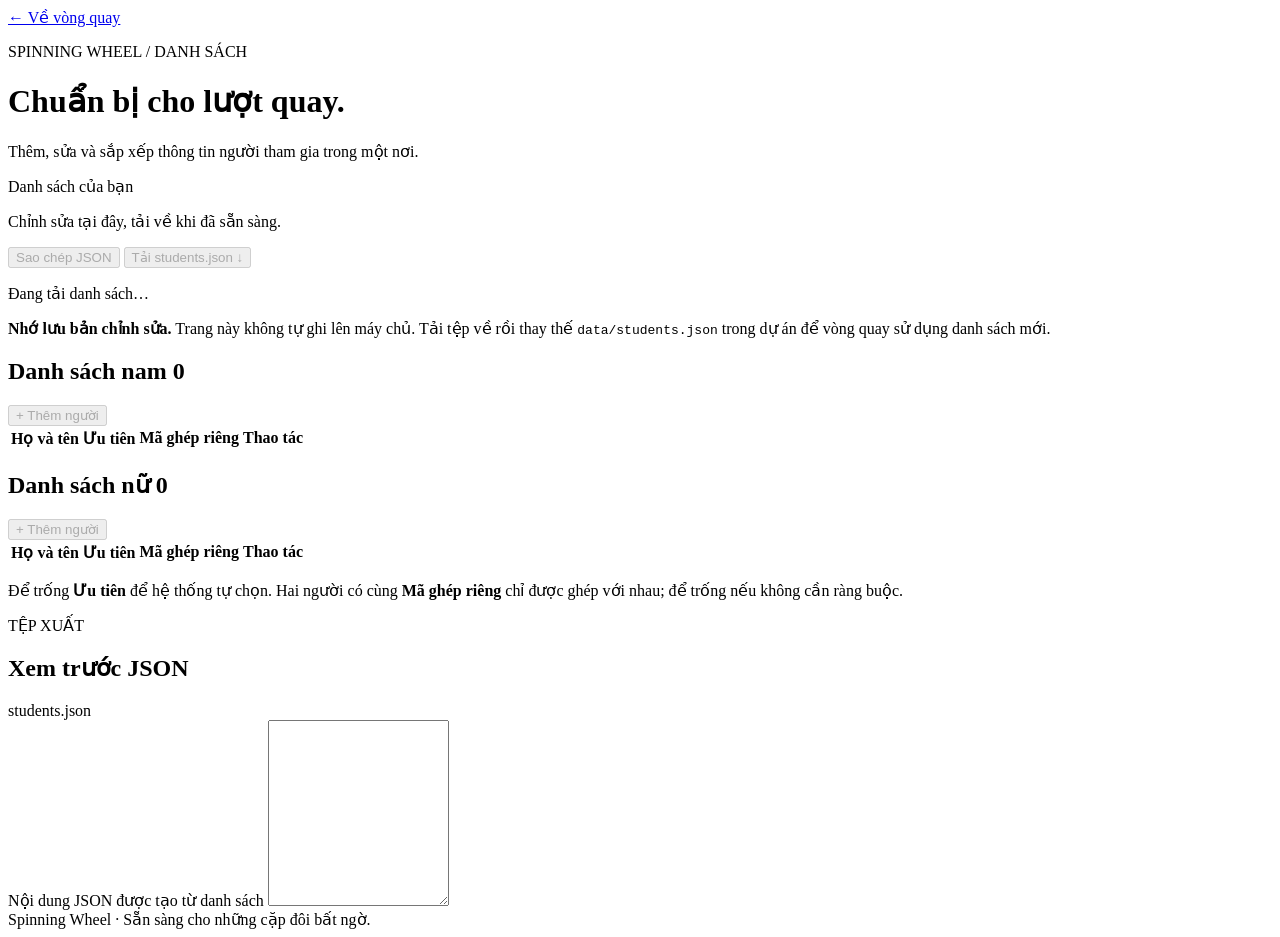
==== edit/index.html @ 9e35d4c3 "Add new file: index.html" ====
<!doctype html>
<html lang="vi">
  <head>
    <meta charset="UTF-8" />
    <meta name="viewport" content="width=device-width, initial-scale=1.0" />
    <meta name="theme-color" content="#763455" />
    <title>Quản lý danh sách · Spinning Wheel</title>
    <link rel="stylesheet" href="./edit.css" />
  </head>
  <body>
    <main class="editor-shell">
      <header class="editor-header">
        <a class="back-link" href="../">← Về vòng quay</a>
        <p class="eyebrow">SPINNING WHEEL / DANH SÁCH</p>
        <h1>Chuẩn bị cho lượt quay.</h1>
        <p class="intro">Thêm, sửa và sắp xếp thông tin người tham gia trong một nơi.</p>
      </header>

      <section class="editor-toolbar" aria-label="Thao tác danh sách">
        <div>
          <p class="toolbar-title">Danh sách của bạn</p>
          <p class="toolbar-note">Chỉnh sửa tại đây, tải về khi đã sẵn sàng.</p>
        </div>
        <div class="actions">
          <button id="copy-json" type="button" disabled>Sao chép JSON</button>
          <button id="download-json" class="primary-btn" type="button" disabled>Tải students.json ↓</button>
        </div>
        <p id="status" role="status" aria-live="polite">Đang tải danh sách…</p>
      </section>

      <aside class="editor-note" aria-label="Hướng dẫn lưu danh sách">
        <strong>Nhớ lưu bản chỉnh sửa.</strong>
        Trang này không tự ghi lên máy chủ. Tải tệp về rồi thay thế <code>data/students.json</code> trong dự án để vòng quay sử dụng danh sách mới.
      </aside>

      <section class="card" aria-labelledby="male-heading">
        <div class="section-heading">
          <h2 id="male-heading">Danh sách nam <span id="male-count" class="count">0</span></h2>
          <button id="add-male" class="add-btn" type="button" disabled>+ Thêm người</button>
        </div>
        <div class="table-wrap" tabindex="0" role="region" aria-label="Bảng danh sách nam">
          <table id="male-table">
            <thead>
              <tr>
                <th scope="col">Họ và tên</th>
                <th scope="col">Ưu tiên</th>
                <th scope="col">Mã ghép riêng</th>
                <th scope="col"><span class="sr-only">Thao tác</span></th>
              </tr>
            </thead>
            <tbody></tbody>
          </table>
        </div>
      </section>

      <section class="card" aria-labelledby="female-heading">
        <div class="section-heading">
          <h2 id="female-heading">Danh sách nữ <span id="female-count" class="count">0</span></h2>
          <button id="add-female" class="add-btn" type="button" disabled>+ Thêm người</button>
        </div>
        <div class="table-wrap" tabindex="0" role="region" aria-label="Bảng danh sách nữ">
          <table id="female-table">
            <thead>
              <tr>
                <th scope="col">Họ và tên</th>
                <th scope="col">Ưu tiên</th>
                <th scope="col">Mã ghép riêng</th>
                <th scope="col"><span class="sr-only">Thao tác</span></th>
              </tr>
            </thead>
            <tbody></tbody>
          </table>
        </div>
      </section>

      <p id="field-help" class="field-help">Để trống <strong>Ưu tiên</strong> để hệ thống tự chọn. Hai người có cùng <strong>Mã ghép riêng</strong> chỉ được ghép với nhau; để trống nếu không cần ràng buộc.</p>

      <section class="card preview-card" aria-labelledby="preview-heading">
        <div class="section-heading">
          <div>
            <p class="eyebrow">TỆP XUẤT</p>
            <h2 id="preview-heading">Xem trước JSON</h2>
          </div>
          <span class="file-badge">students.json</span>
        </div>
        <label class="sr-only" for="json-preview">Nội dung JSON được tạo từ danh sách</label>
        <textarea id="json-preview" rows="12" readonly spellcheck="false"></textarea>
      </section>
      <footer>Spinning Wheel <span aria-hidden="true">·</span> Sẵn sàng cho những cặp đôi bất ngờ.</footer>
    </main>

    <script type="module" src="./edit.js"></script>
  </body>
</html>
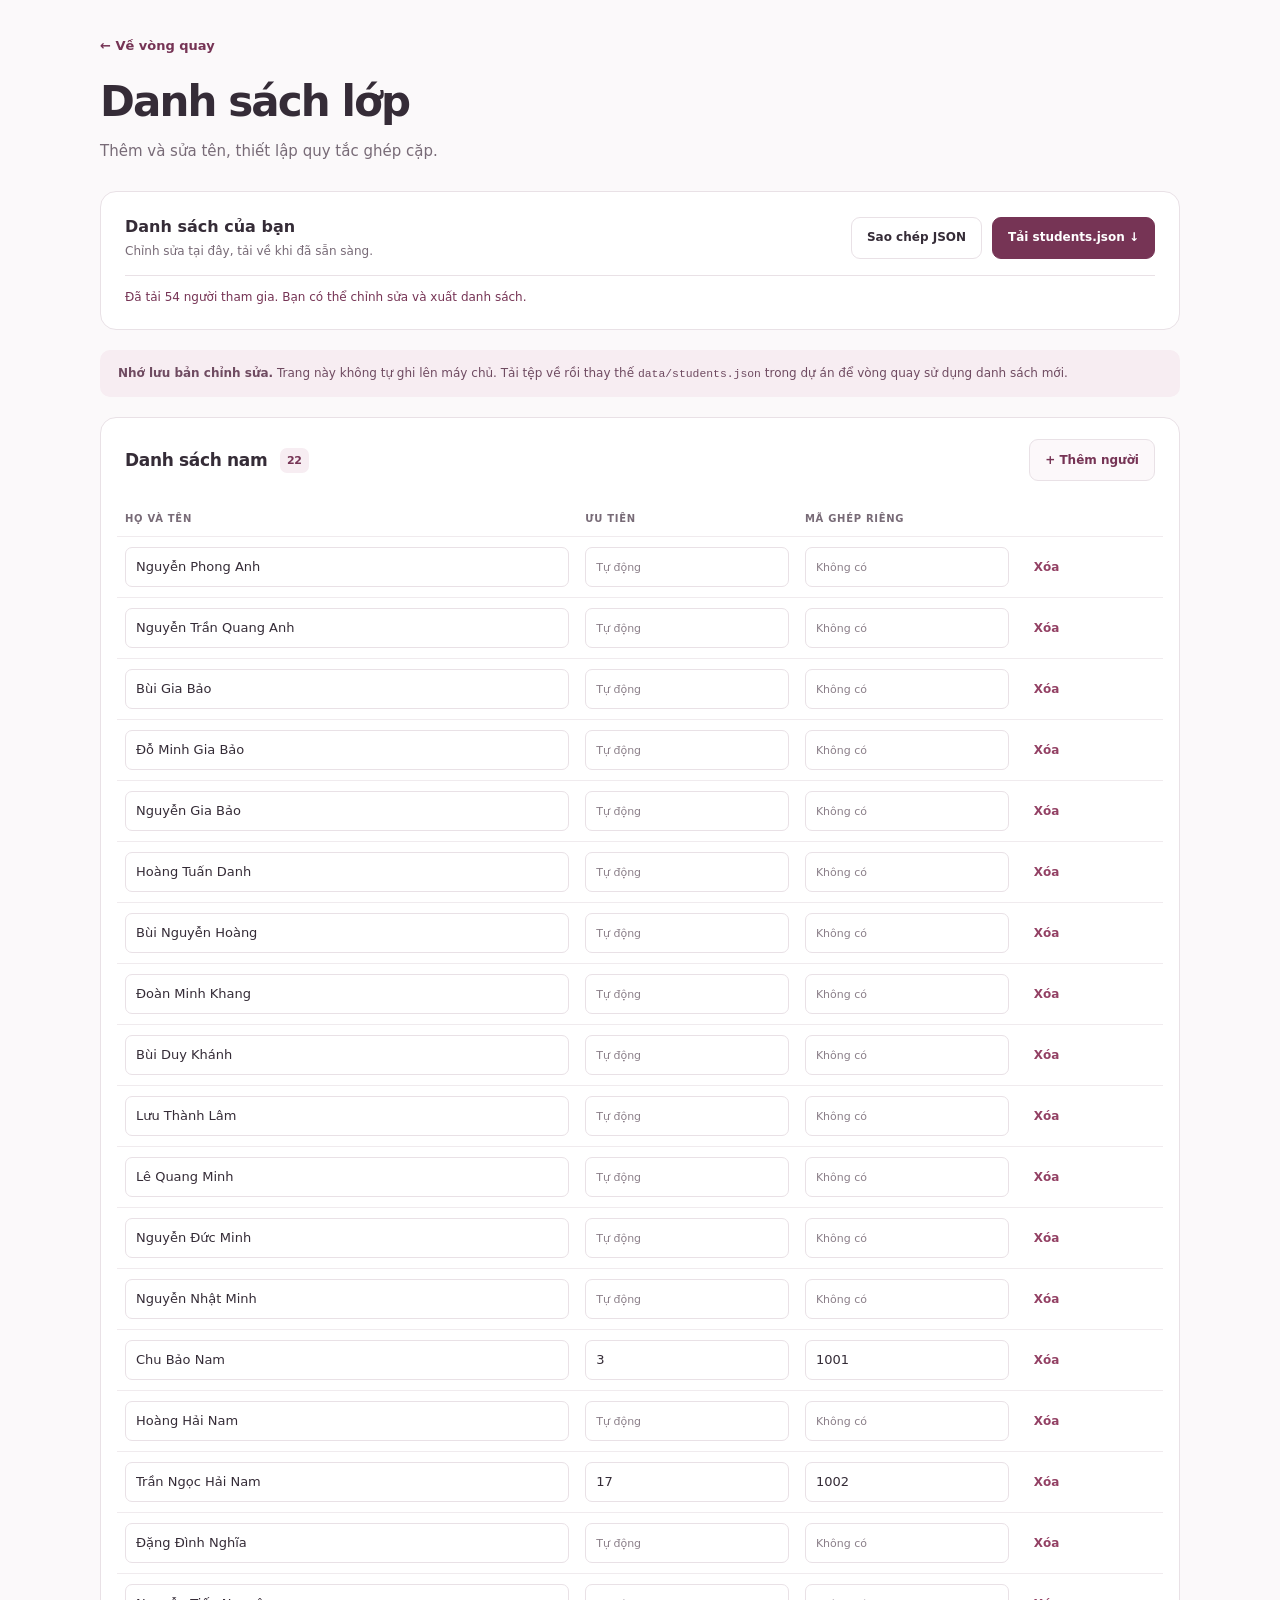
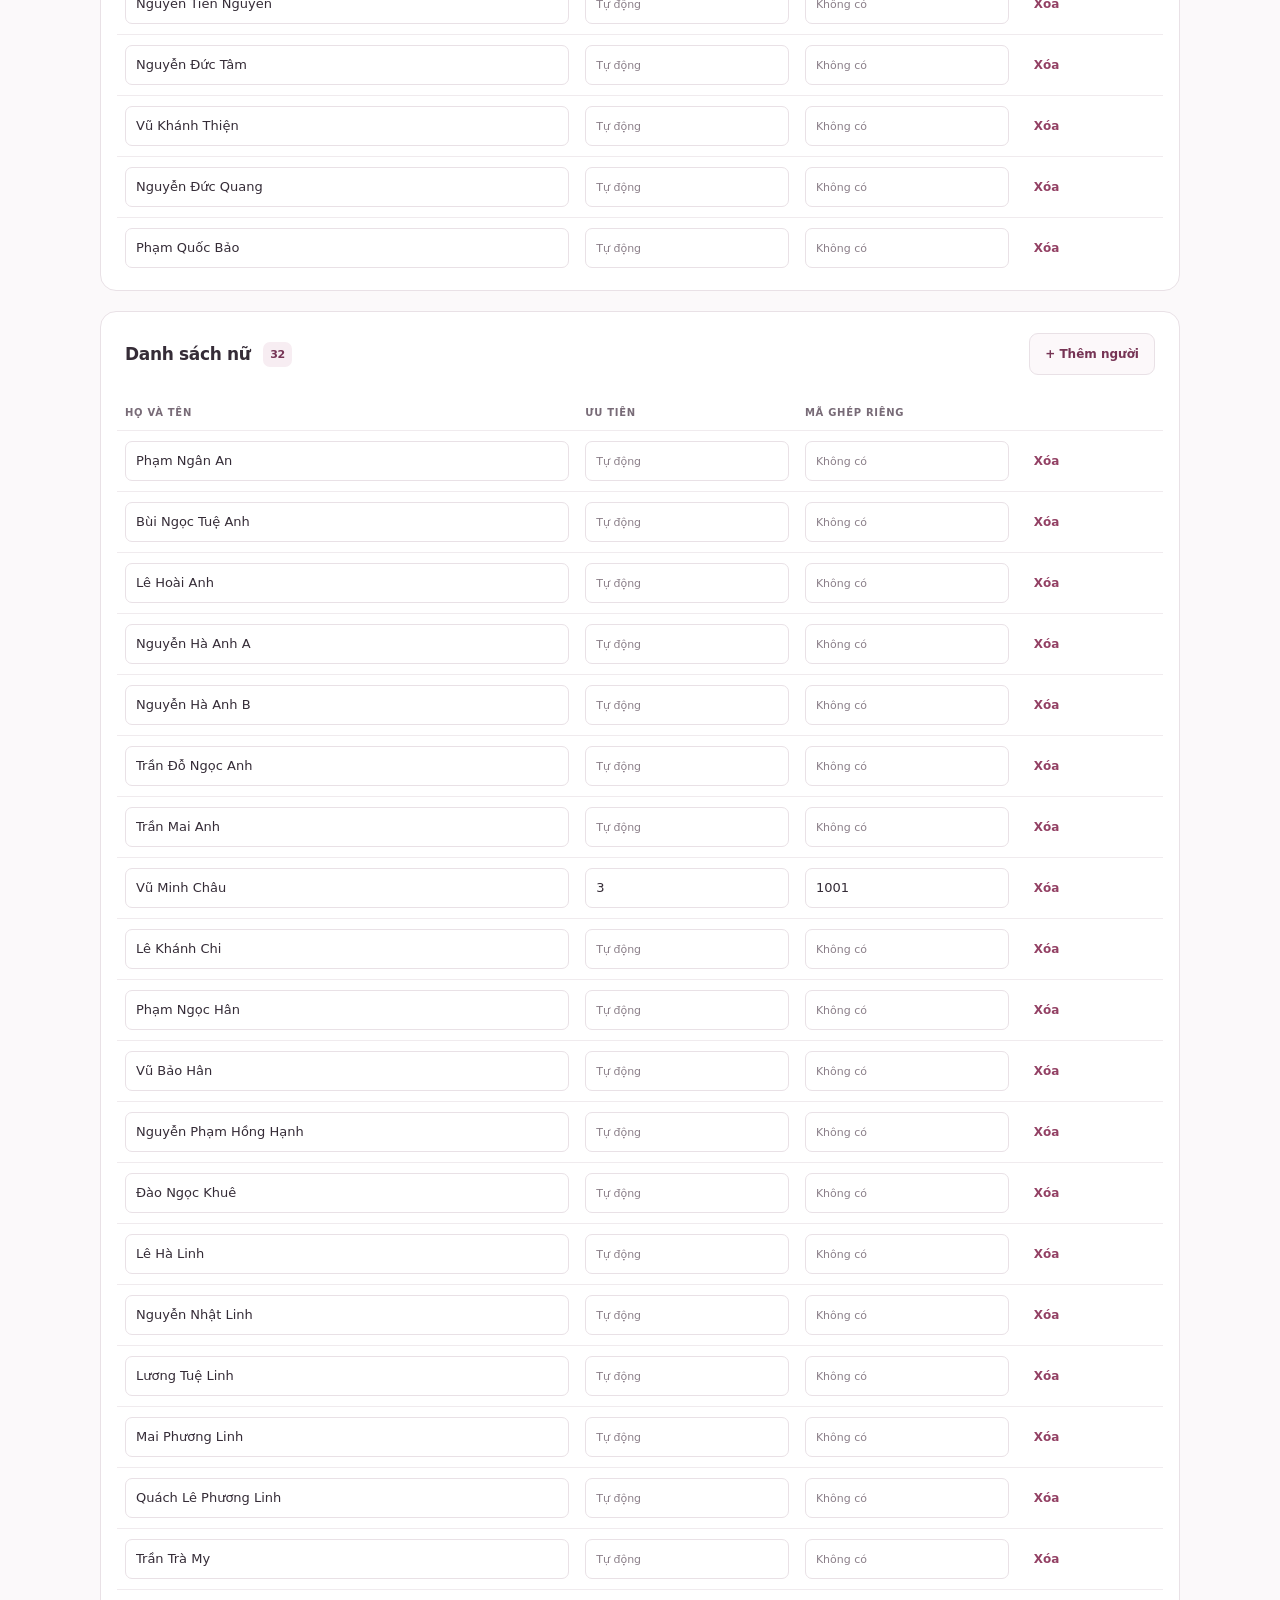
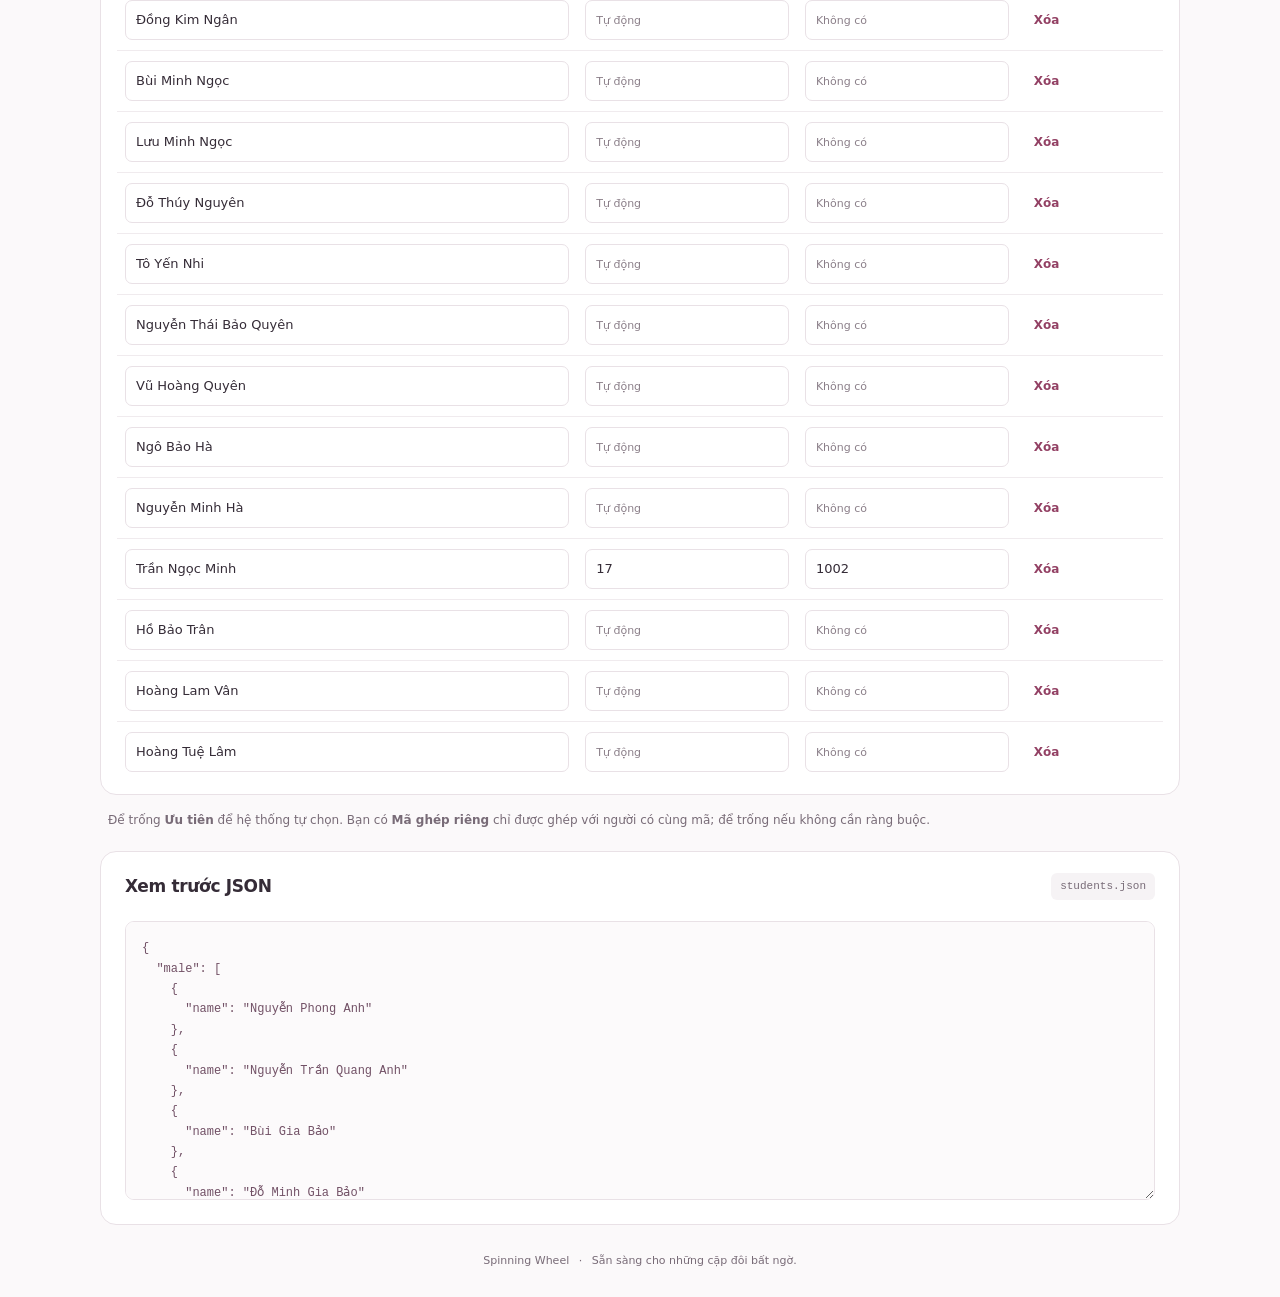
==== commit 9ff3032c: "Improve spinner usability and validate classroom roster exports" ====
--- a/edit/index.html
+++ b/edit/index.html
@@ -11,9 +11,8 @@
     <main class="editor-shell">
       <header class="editor-header">
         <a class="back-link" href="../">← Về vòng quay</a>
-        <p class="eyebrow">SPINNING WHEEL / DANH SÁCH</p>
-        <h1>Chuẩn bị cho lượt quay.</h1>
-        <p class="intro">Thêm, sửa và sắp xếp thông tin người tham gia trong một nơi.</p>
+        <h1>Danh sách lớp</h1>
+        <p class="intro">Thêm và sửa tên, thiết lập quy tắc ghép cặp.</p>
       </header>
 
       <section class="editor-toolbar" aria-label="Thao tác danh sách">
@@ -73,12 +72,11 @@
         </div>
       </section>
 
-      <p id="field-help" class="field-help">Để trống <strong>Ưu tiên</strong> để hệ thống tự chọn. Hai người có cùng <strong>Mã ghép riêng</strong> chỉ được ghép với nhau; để trống nếu không cần ràng buộc.</p>
+      <p id="field-help" class="field-help">Để trống <strong>Ưu tiên</strong> để hệ thống tự chọn. Bạn có <strong>Mã ghép riêng</strong> chỉ được ghép với người có cùng mã; để trống nếu không cần ràng buộc.</p>
 
       <section class="card preview-card" aria-labelledby="preview-heading">
         <div class="section-heading">
           <div>
-            <p class="eyebrow">TỆP XUẤT</p>
             <h2 id="preview-heading">Xem trước JSON</h2>
           </div>
           <span class="file-badge">students.json</span>
--- a/edit/edit.css
+++ b/edit/edit.css
@@ -0,0 +1,73 @@
+:root {
+  color-scheme: light;
+  --bg: #fbf9fa;
+  --card: #fff;
+  --line: #e9e1e6;
+  --text: #352c37;
+  --muted: #786b77;
+  --accent: #763455;
+  --pink: #f7edf2;
+}
+
+* { box-sizing: border-box; }
+body { margin: 0; font-family: "Segoe UI", system-ui, sans-serif; background: var(--bg); color: var(--text); font-size: 14px; line-height: 1.6; }
+button, input, textarea { font: inherit; }
+button, a, input, textarea { -webkit-tap-highlight-color: transparent; }
+:focus-visible { outline: 3px solid #ac5e88; outline-offset: 3px; }
+.editor-shell { width: min(1080px, calc(100% - 48px)); margin: 34px auto 28px; display: grid; gap: 20px; }
+.editor-shell > * { min-width: 0; }
+.editor-header { padding: 0 0 8px; }
+.back-link { display: inline-block; margin-bottom: 20px; color: var(--accent); text-decoration: none; font-size: 13px; font-weight: 650; }
+.back-link:hover { text-decoration: underline; }
+h1 { margin: 0; font-size: clamp(28px, 4vw, 42px); line-height: 1.2; letter-spacing: -.045em; font-weight: 650; }
+.intro { color: var(--muted); margin: 12px 0 0; font-size: 15px; }
+.editor-toolbar { display: grid; grid-template-columns: 1fr auto; gap: 14px 24px; align-items: center; padding: 22px 24px; background: var(--card); border: 1px solid var(--line); border-radius: 16px; }
+.toolbar-title { margin: 0; font-size: 16px; font-weight: 650; }
+.toolbar-note { color: var(--muted); margin: 2px 0 0; font-size: 12px; }
+.actions { display: flex; flex-wrap: wrap; gap: 10px; }
+button { min-height: 42px; border: 1px solid var(--line); background: #fff; color: var(--text); border-radius: 9px; padding: 9px 15px; font-size: 12px; font-weight: 650; cursor: pointer; }
+button:hover:not(:disabled) { border-color: var(--accent); background: #fcf8fa; }
+button:disabled { opacity: .5; cursor: not-allowed; }
+.primary-btn { border-color: var(--accent); background: var(--accent); color: white; }
+.primary-btn:hover:not(:disabled) { background: #622746; color: white; }
+#status { grid-column: 1 / -1; min-height: 20px; margin: 0; padding-top: 12px; border-top: 1px solid var(--line); color: var(--accent); font-size: 12px; }
+.editor-note { padding: 14px 18px; border-radius: 10px; background: var(--pink); color: #6f4b61; font-size: 12px; }
+.editor-note strong { font-weight: 700; }
+code { font-size: .95em; }
+.card { background: var(--card); border: 1px solid var(--line); border-radius: 16px; overflow: hidden; }
+.section-heading { display: flex; flex-wrap: wrap; align-items: center; justify-content: space-between; gap: 12px; padding: 21px 24px; }
+h2 { margin: 0; font-size: 17px; font-weight: 650; letter-spacing: -.02em; }
+.count { display: inline-flex; align-items: center; justify-content: center; min-width: 29px; height: 25px; margin-left: 7px; border-radius: 7px; background: var(--pink); color: var(--accent); font-size: 11px; vertical-align: middle; }
+.add-btn { color: var(--accent); background: #fcf8fa; }
+.table-wrap { position: relative; overflow-x: auto; padding: 0 16px 12px; }
+table { width: 100%; border-collapse: collapse; min-width: 540px; table-layout: fixed; }
+th, td { border-bottom: 1px solid #f0ebee; padding: 9px 8px; text-align: left; }
+th { color: var(--muted); font-size: 10px; font-weight: 650; text-transform: uppercase; letter-spacing: .07em; }
+th:first-child { width: 44%; }
+th:nth-child(2), th:nth-child(3) { width: 21%; }
+th:last-child { width: 14%; }
+tbody tr:last-child td { border-bottom: 0; }
+input { width: 100%; min-height: 40px; border: 1px solid var(--line); border-radius: 7px; padding: 8px 10px; color: var(--text); background: white; font-size: 13px; }
+input:hover { border-color: #c9b5c3; }
+input::placeholder { color: #8b7f89; font-size: 11px; }
+input[aria-invalid="true"] { border-color: #b7355c; background: #fff9fa; }
+.remove-btn { color: #934164; border-color: transparent; background: transparent; min-width: 44px; padding: 8px; }
+.empty-cell { padding: 26px 12px; text-align: center; color: var(--muted); }
+.field-help { color: var(--muted); font-size: 12px; margin: -4px 8px 0; }
+.file-badge { color: var(--muted); padding: 5px 9px; border-radius: 6px; background: #f6f3f5; font-family: ui-monospace, monospace; font-size: 11px; }
+textarea { display: block; width: calc(100% - 48px); margin: 0 24px 24px; resize: vertical; min-height: 200px; border: 1px solid var(--line); border-radius: 9px; padding: 16px; background: #fcfafb; color: #725166; font-family: ui-monospace, SFMono-Regular, Menlo, Monaco, Consolas, monospace; font-size: 12px; line-height: 1.7; tab-size: 2; }
+footer { padding-top: 7px; color: var(--muted); text-align: center; font-size: 11px; }
+footer span { padding: 0 6px; }
+.sr-only { position: absolute; width: 1px; height: 1px; padding: 0; margin: -1px; overflow: hidden; clip: rect(0, 0, 0, 0); white-space: nowrap; border: 0; }
+
+@media (max-width: 640px) {
+  .editor-shell { width: calc(100% - 28px); margin-top: 24px; gap: 16px; }
+  .editor-toolbar { grid-template-columns: 1fr; padding: 18px; gap: 14px; }
+  .actions { display: grid; grid-template-columns: 1fr 1fr; }
+  .actions button { padding: 10px; }
+  .section-heading { padding: 18px; }
+  .table-wrap { padding-right: 10px; padding-left: 10px; }
+  textarea { width: calc(100% - 36px); margin: 0 18px 18px; }
+  .editor-note { padding: 14px; }
+  footer { font-size: 10px; }
+}
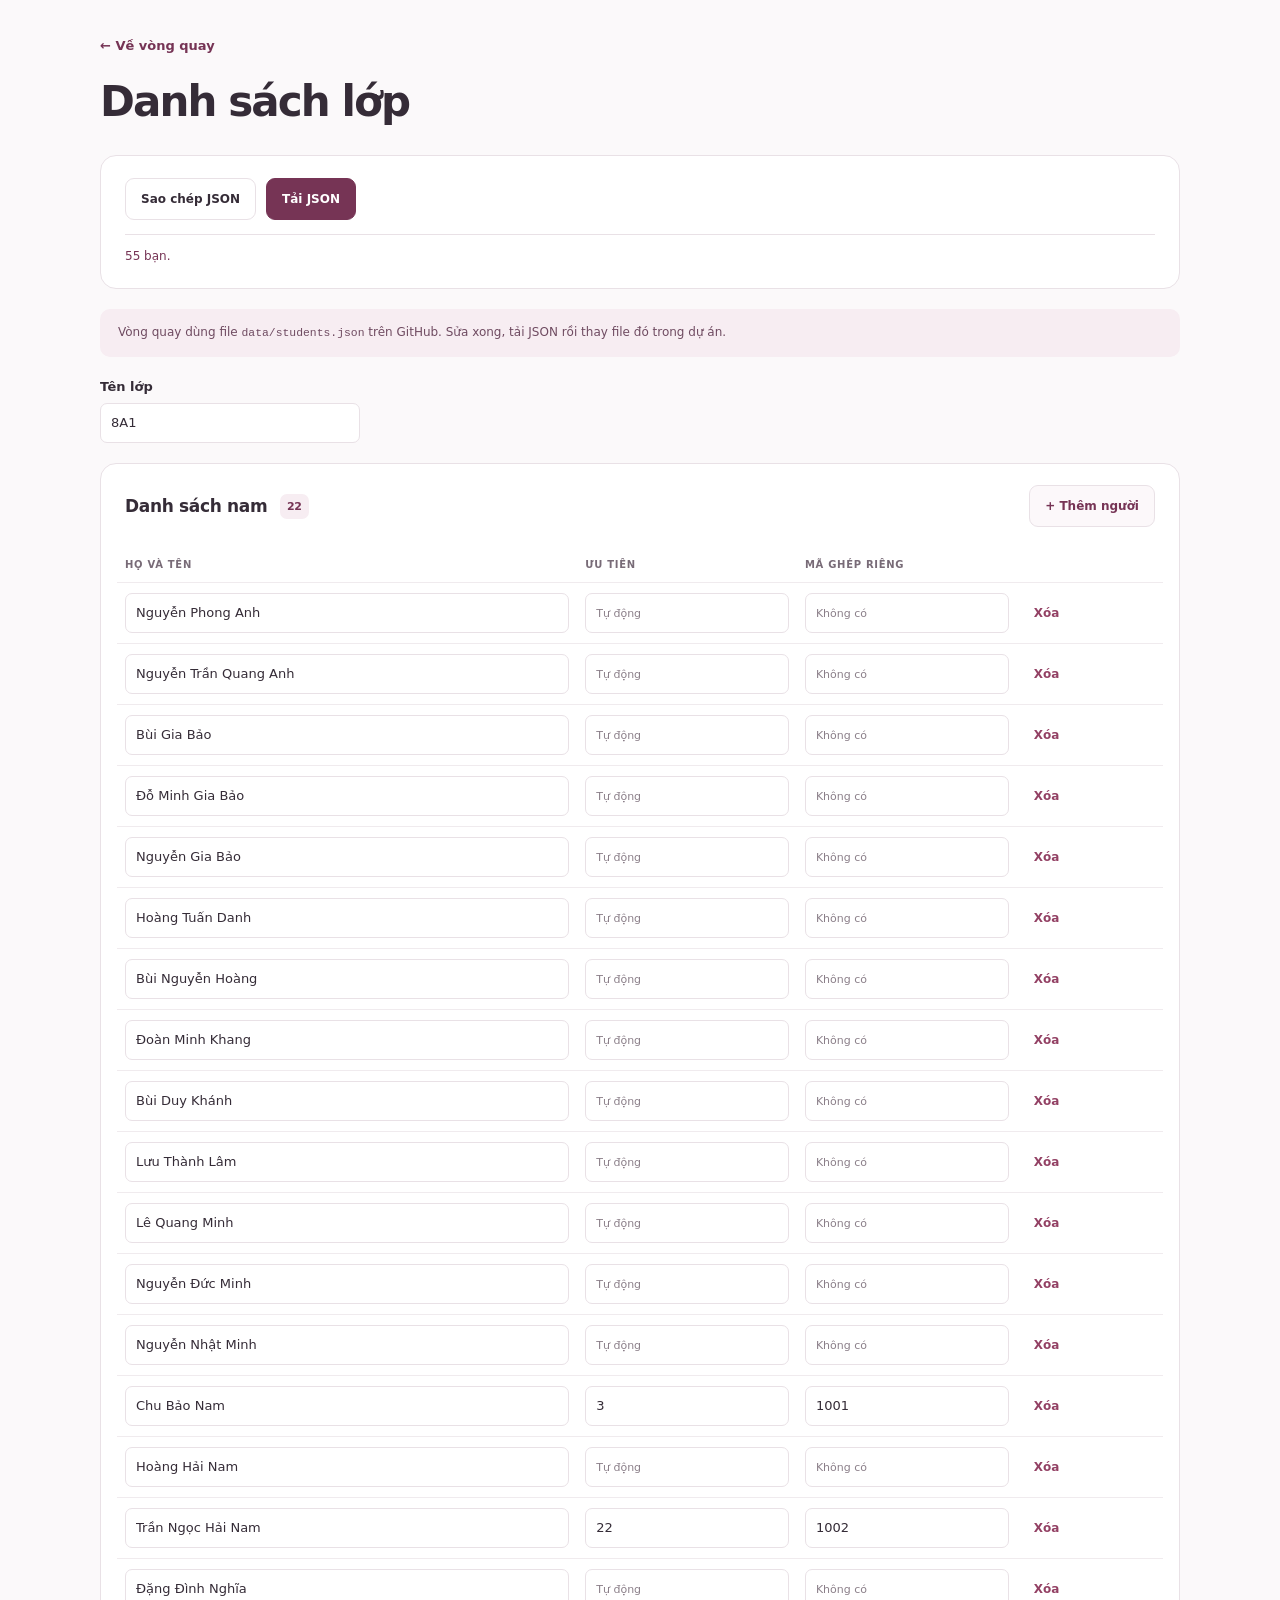
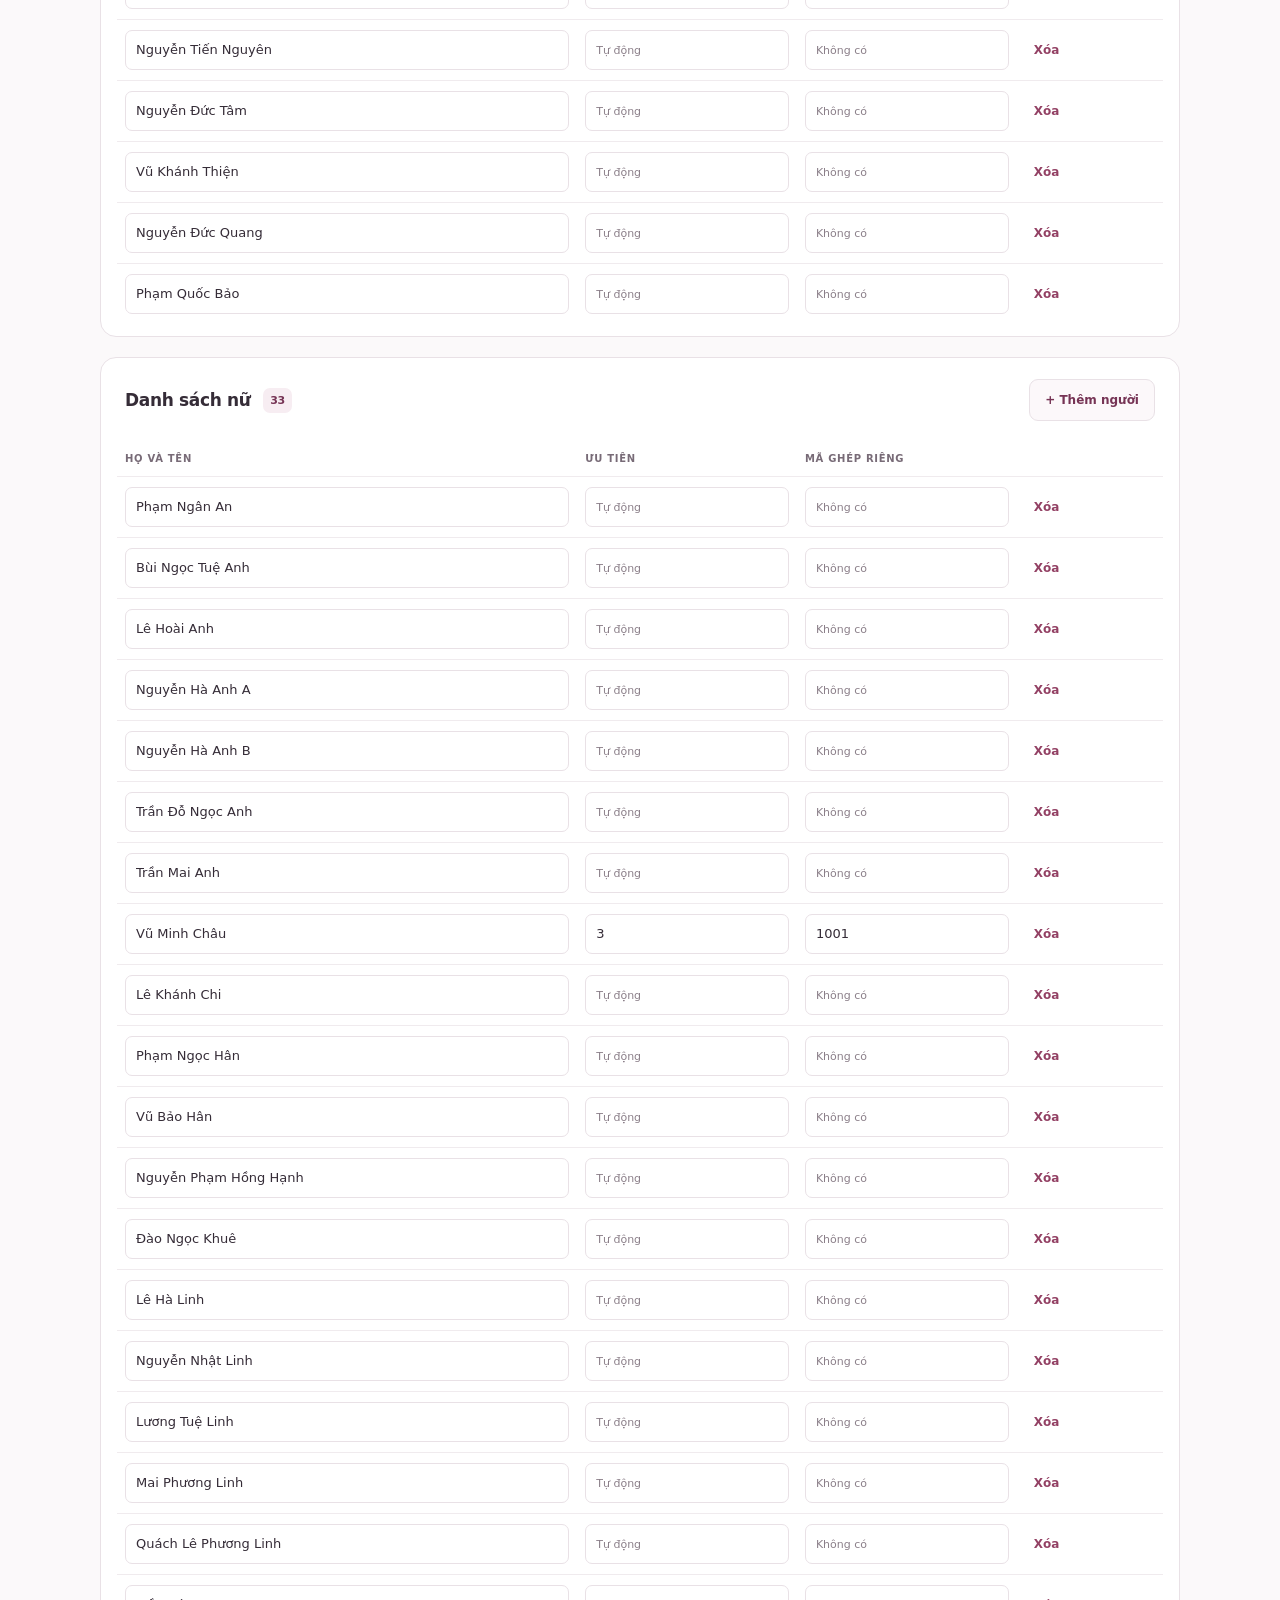
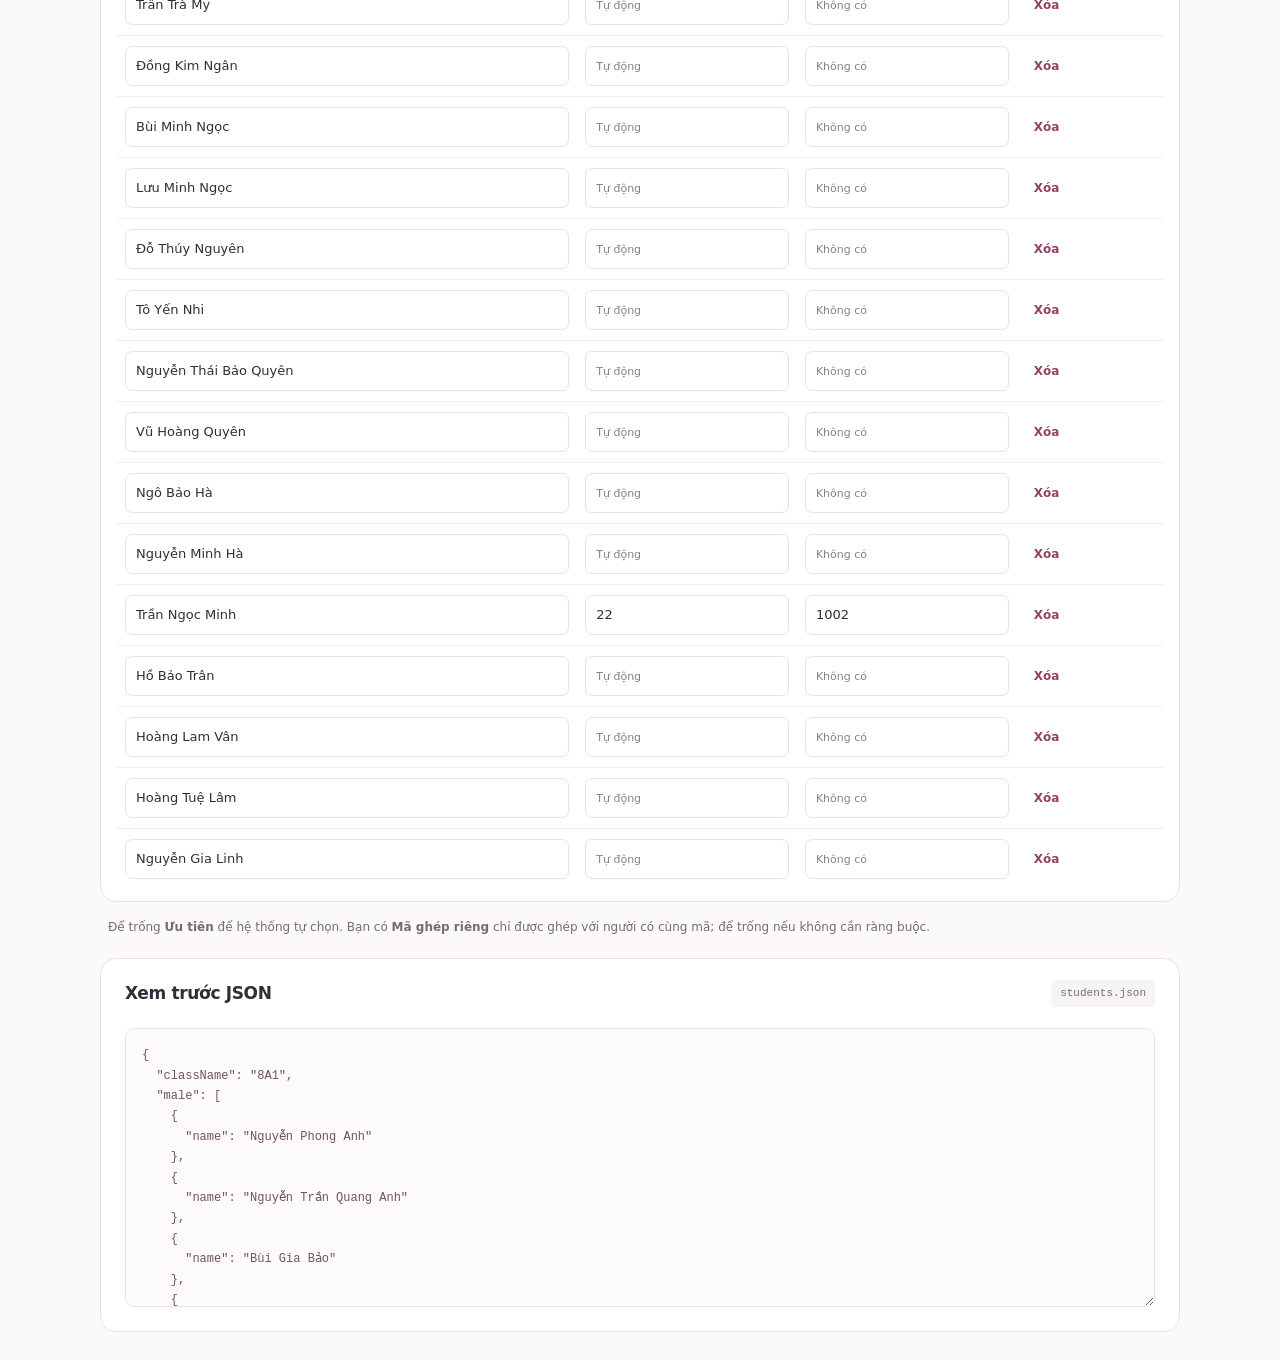
==== commit 957ccc0e: "Use GitHub JSON for class 8A1 and simplify spinner copy" ====
--- a/edit/index.html
+++ b/edit/index.html
@@ -4,7 +4,7 @@
     <meta charset="UTF-8" />
     <meta name="viewport" content="width=device-width, initial-scale=1.0" />
     <meta name="theme-color" content="#763455" />
-    <title>Quản lý danh sách · Spinning Wheel</title>
+    <title>Danh sách lớp 8A1 · Vòng quay màu hồng</title>
     <link rel="stylesheet" href="./edit.css" />
   </head>
   <body>
@@ -12,26 +12,26 @@
       <header class="editor-header">
         <a class="back-link" href="../">← Về vòng quay</a>
         <h1>Danh sách lớp</h1>
-        <p class="intro">Thêm và sửa tên, thiết lập quy tắc ghép cặp.</p>
       </header>
 
       <section class="editor-toolbar" aria-label="Thao tác danh sách">
-        <div>
-          <p class="toolbar-title">Danh sách của bạn</p>
-          <p class="toolbar-note">Chỉnh sửa tại đây, tải về khi đã sẵn sàng.</p>
-        </div>
         <div class="actions">
           <button id="copy-json" type="button" disabled>Sao chép JSON</button>
-          <button id="download-json" class="primary-btn" type="button" disabled>Tải students.json ↓</button>
+          <button id="download-json" class="primary-btn" type="button" disabled>Tải JSON</button>
         </div>
         <p id="status" role="status" aria-live="polite">Đang tải danh sách…</p>
       </section>
 
       <aside class="editor-note" aria-label="Hướng dẫn lưu danh sách">
-        <strong>Nhớ lưu bản chỉnh sửa.</strong>
-        Trang này không tự ghi lên máy chủ. Tải tệp về rồi thay thế <code>data/students.json</code> trong dự án để vòng quay sử dụng danh sách mới.
+        Vòng quay dùng file <code>data/students.json</code> trên GitHub. Sửa xong, tải JSON rồi thay file đó trong dự án.
       </aside>
 
+      <section class="roster-options" aria-label="Thông tin lớp">
+        <div class="class-field">
+          <label for="class-name-input">Tên lớp</label>
+          <input id="class-name-input" type="text" maxlength="60" placeholder="Ví dụ: 8A1" disabled />
+        </div>
+      </section>
       <section class="card" aria-labelledby="male-heading">
         <div class="section-heading">
           <h2 id="male-heading">Danh sách nam <span id="male-count" class="count">0</span></h2>
@@ -84,7 +84,6 @@
         <label class="sr-only" for="json-preview">Nội dung JSON được tạo từ danh sách</label>
         <textarea id="json-preview" rows="12" readonly spellcheck="false"></textarea>
       </section>
-      <footer>Spinning Wheel <span aria-hidden="true">·</span> Sẵn sàng cho những cặp đôi bất ngờ.</footer>
     </main>
 
     <script type="module" src="./edit.js"></script>
--- a/edit/edit.css
+++ b/edit/edit.css
@@ -20,17 +20,17 @@
 .back-link { display: inline-block; margin-bottom: 20px; color: var(--accent); text-decoration: none; font-size: 13px; font-weight: 650; }
 .back-link:hover { text-decoration: underline; }
 h1 { margin: 0; font-size: clamp(28px, 4vw, 42px); line-height: 1.2; letter-spacing: -.045em; font-weight: 650; }
-.intro { color: var(--muted); margin: 12px 0 0; font-size: 15px; }
-.editor-toolbar { display: grid; grid-template-columns: 1fr auto; gap: 14px 24px; align-items: center; padding: 22px 24px; background: var(--card); border: 1px solid var(--line); border-radius: 16px; }
-.toolbar-title { margin: 0; font-size: 16px; font-weight: 650; }
-.toolbar-note { color: var(--muted); margin: 2px 0 0; font-size: 12px; }
+.editor-toolbar { padding: 22px 24px; background: var(--card); border: 1px solid var(--line); border-radius: 16px; }
 .actions { display: flex; flex-wrap: wrap; gap: 10px; }
+.roster-options { display: flex; align-items: end; justify-content: space-between; gap: 20px; }
+.class-field { display: grid; gap: 6px; max-width: 260px; flex: 1; }
+.class-field label { font-size: 13px; font-weight: 600; }
 button { min-height: 42px; border: 1px solid var(--line); background: #fff; color: var(--text); border-radius: 9px; padding: 9px 15px; font-size: 12px; font-weight: 650; cursor: pointer; }
 button:hover:not(:disabled) { border-color: var(--accent); background: #fcf8fa; }
 button:disabled { opacity: .5; cursor: not-allowed; }
 .primary-btn { border-color: var(--accent); background: var(--accent); color: white; }
 .primary-btn:hover:not(:disabled) { background: #622746; color: white; }
-#status { grid-column: 1 / -1; min-height: 20px; margin: 0; padding-top: 12px; border-top: 1px solid var(--line); color: var(--accent); font-size: 12px; }
+#status { min-height: 20px; margin: 14px 0 0; padding-top: 12px; border-top: 1px solid var(--line); color: var(--accent); font-size: 12px; }
 .editor-note { padding: 14px 18px; border-radius: 10px; background: var(--pink); color: #6f4b61; font-size: 12px; }
 .editor-note strong { font-weight: 700; }
 code { font-size: .95em; }
@@ -64,6 +64,8 @@
   .editor-shell { width: calc(100% - 28px); margin-top: 24px; gap: 16px; }
   .editor-toolbar { grid-template-columns: 1fr; padding: 18px; gap: 14px; }
   .actions { display: grid; grid-template-columns: 1fr 1fr; }
+  .roster-options { align-items: start; flex-direction: column; gap: 12px; }
+  .class-field { width: 100%; max-width: none; }
   .actions button { padding: 10px; }
   .section-heading { padding: 18px; }
   .table-wrap { padding-right: 10px; padding-left: 10px; }
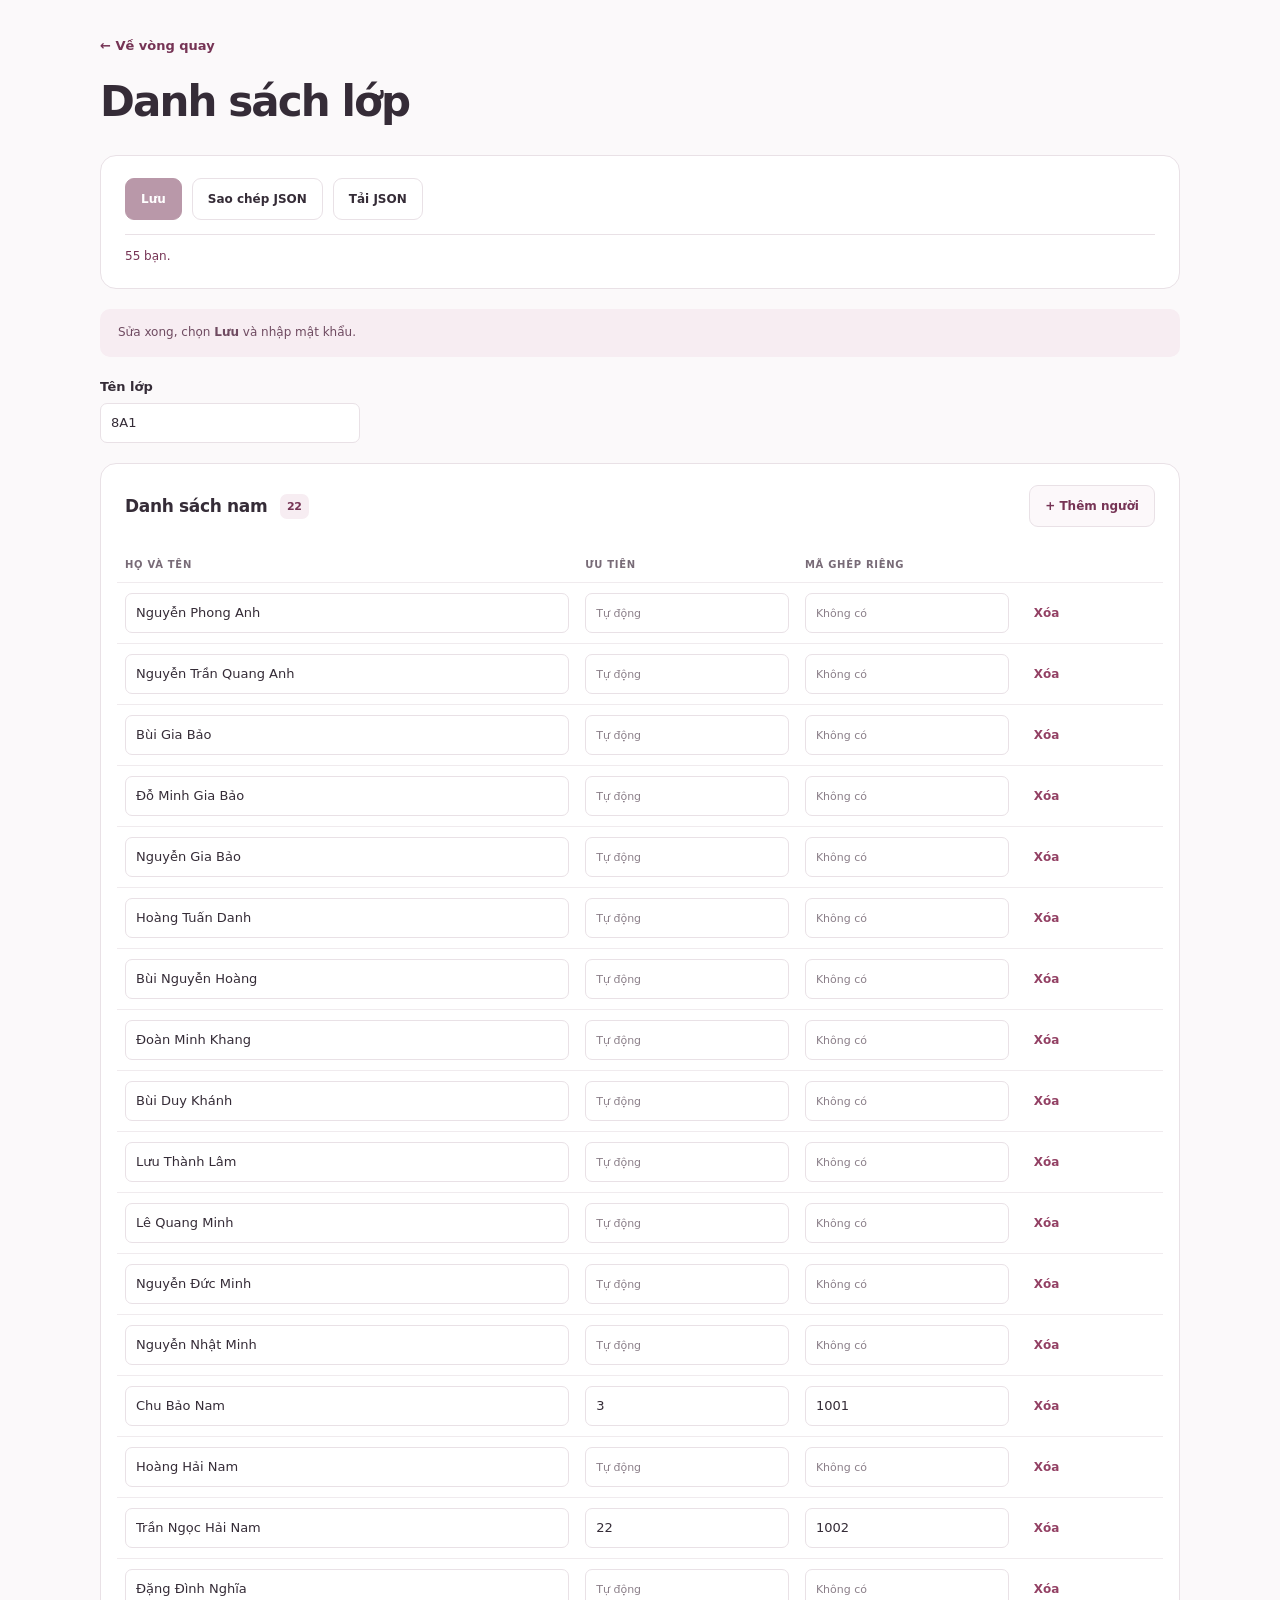
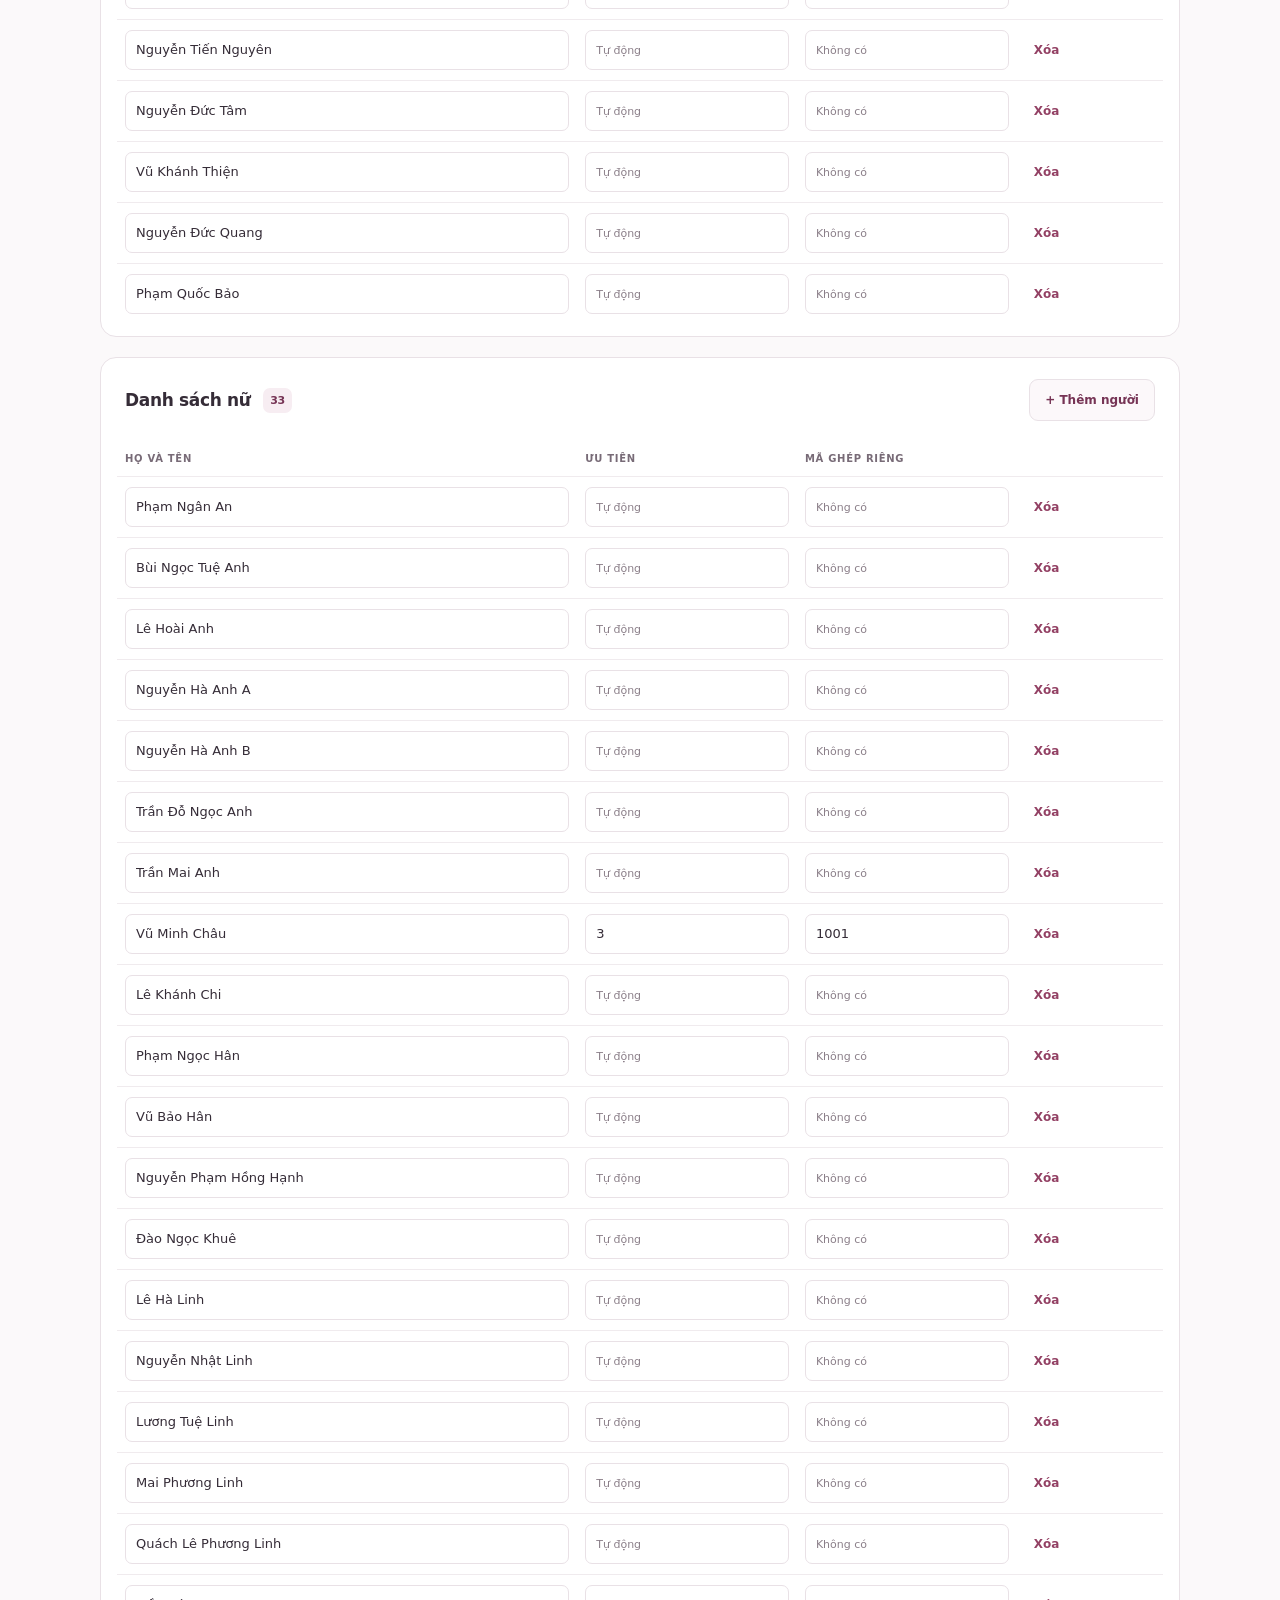
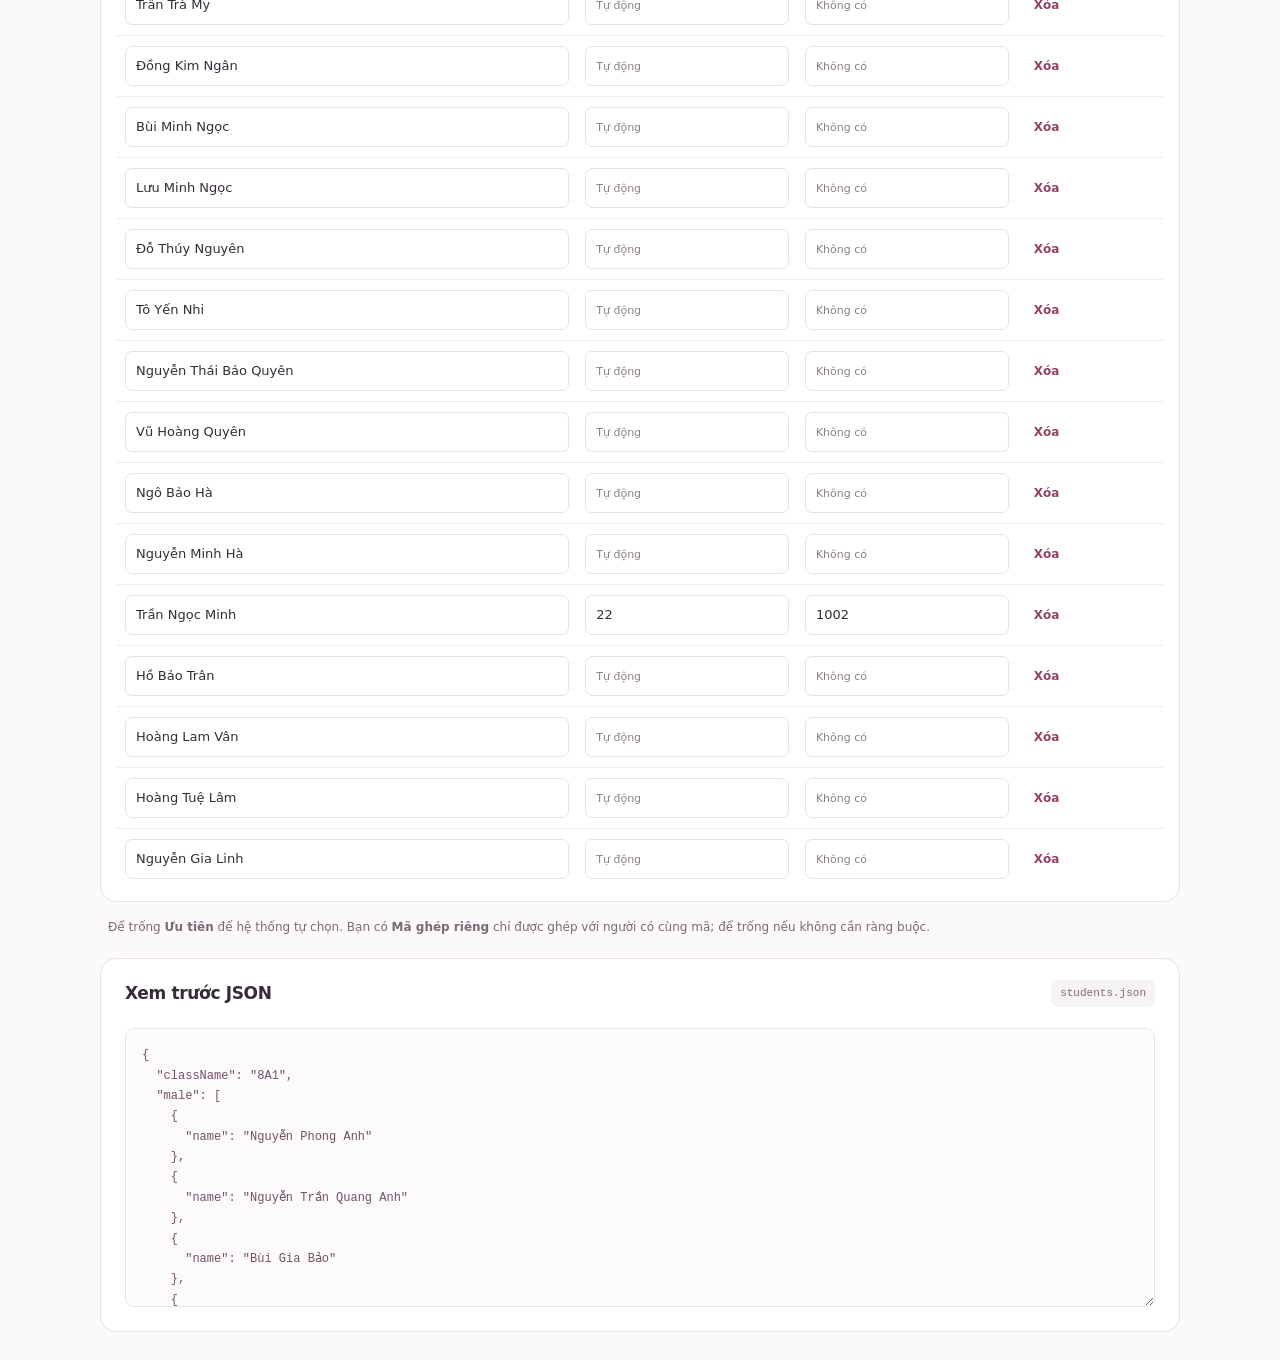
==== commit e65f7d4a: "Add new file: index.html" ====
--- a/edit/index.html
+++ b/edit/index.html
@@ -16,14 +16,15 @@
 
       <section class="editor-toolbar" aria-label="Thao tác danh sách">
         <div class="actions">
+          <button id="save-roster" class="primary-btn" type="button" disabled>Lưu</button>
           <button id="copy-json" type="button" disabled>Sao chép JSON</button>
-          <button id="download-json" class="primary-btn" type="button" disabled>Tải JSON</button>
+          <button id="download-json" type="button" disabled>Tải JSON</button>
         </div>
         <p id="status" role="status" aria-live="polite">Đang tải danh sách…</p>
       </section>
 
       <aside class="editor-note" aria-label="Hướng dẫn lưu danh sách">
-        Vòng quay dùng file <code>data/students.json</code> trên GitHub. Sửa xong, tải JSON rồi thay file đó trong dự án.
+        Sửa xong, chọn <strong>Lưu</strong> và nhập mật khẩu.
       </aside>
 
       <section class="roster-options" aria-label="Thông tin lớp">
@@ -86,6 +87,19 @@
       </section>
     </main>
 
+    <dialog id="save-dialog" aria-labelledby="save-heading" aria-describedby="save-error">
+      <form id="save-form" method="dialog">
+        <h2 id="save-heading">Lưu danh sách</h2>
+        <label for="save-password">Mật khẩu</label>
+        <input id="save-password" name="password" type="password" autocomplete="current-password" required autofocus />
+        <p id="save-error" role="status" aria-live="polite"></p>
+        <div class="dialog-actions">
+          <button id="cancel-save" type="button">Hủy</button>
+          <button id="confirm-save" class="primary-btn" type="submit">Lưu</button>
+        </div>
+      </form>
+    </dialog>
+
     <script type="module" src="./edit.js"></script>
   </body>
 </html>
